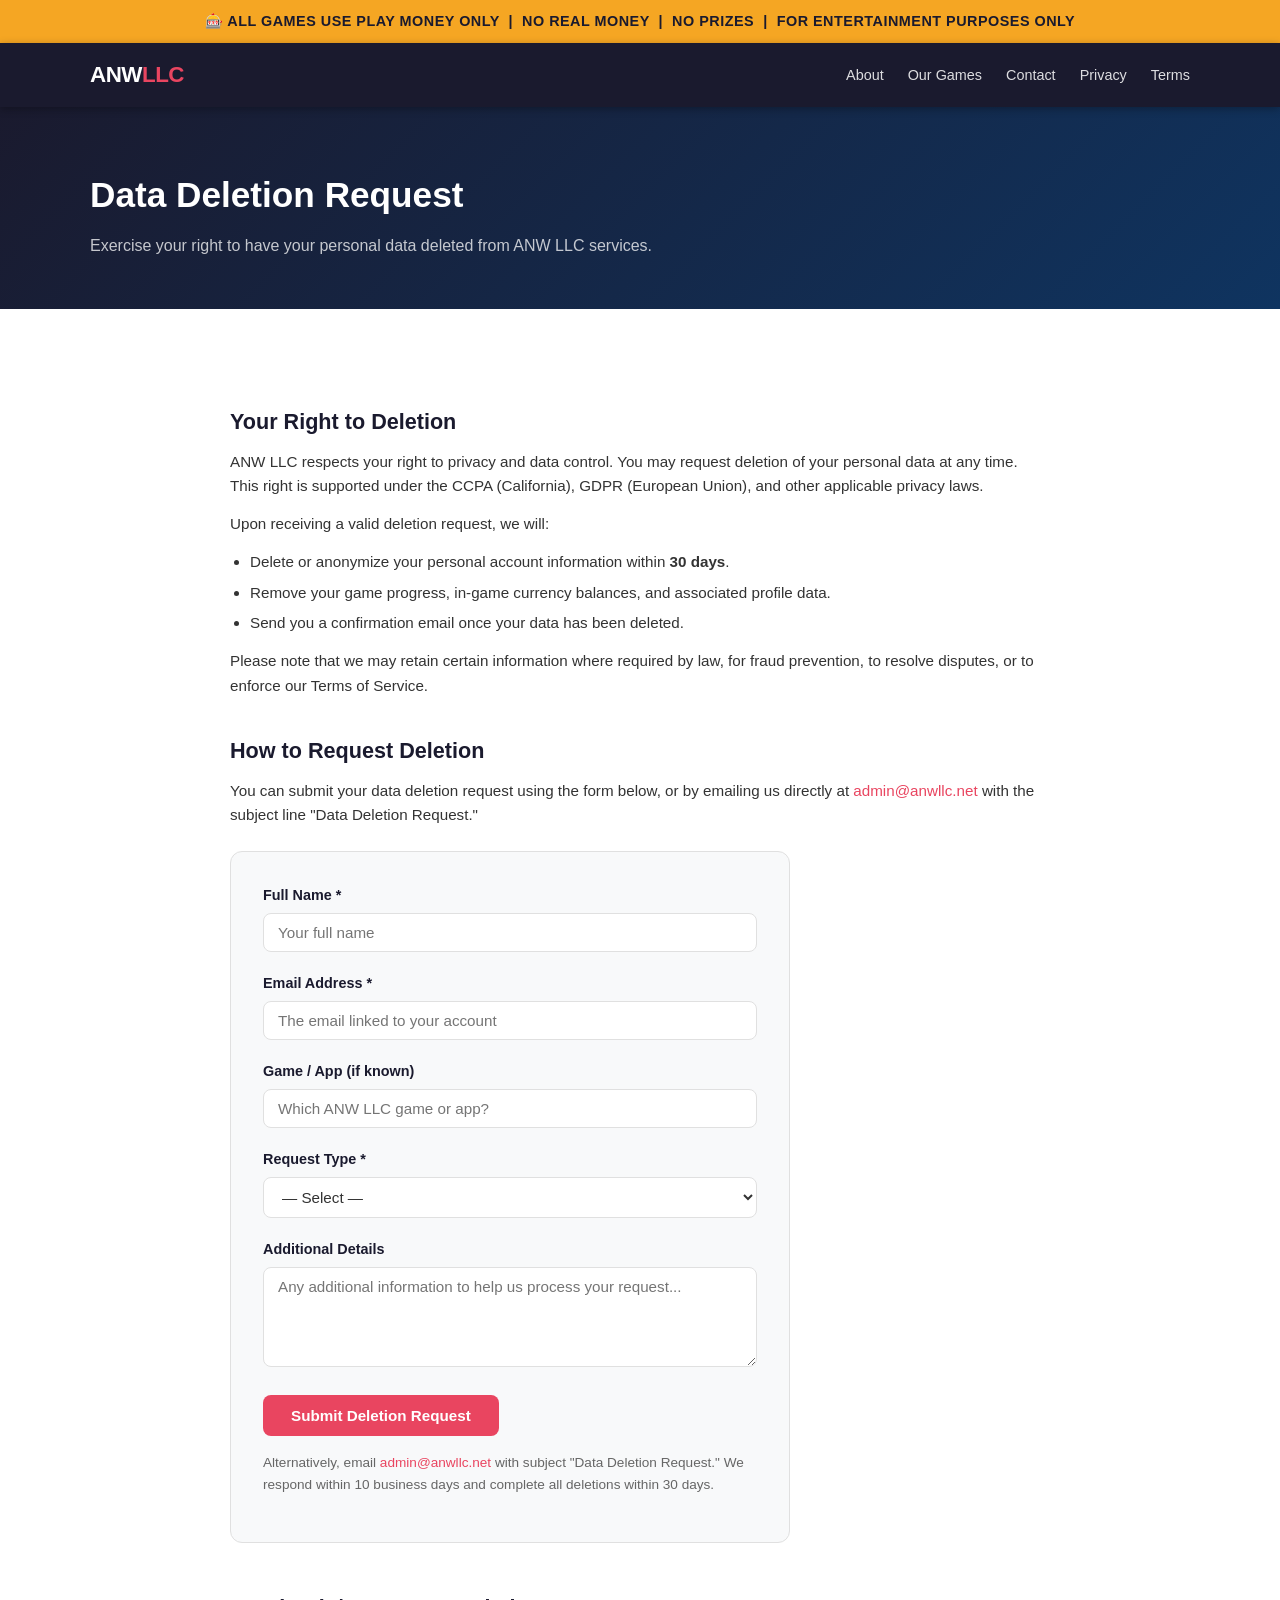
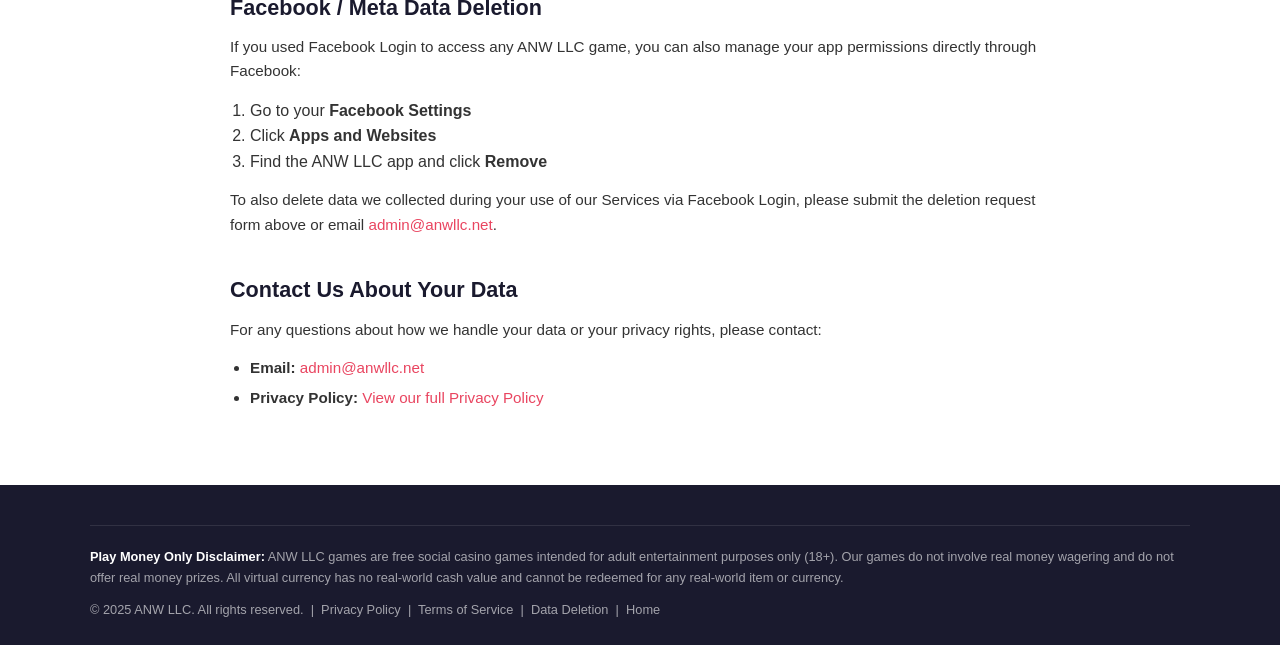
==== data-deletion.html @ 9333d985 "Initial website: ANW LLC social casino games site - Home page with play money disclaimers, game feat" ====
<!DOCTYPE html>
<html lang="en">
<head>
  <meta charset="UTF-8" />
  <meta name="viewport" content="width=device-width, initial-scale=1.0" />
  <title>Data Deletion Request — ANW LLC</title>
  <meta name="description" content="Request deletion of your personal data from ANW LLC services." />
  <link rel="stylesheet" href="styles.css" />
</head>
<body>

<div class="play-money-bar">
  🎰 ALL GAMES USE PLAY MONEY ONLY &nbsp;|&nbsp; NO REAL MONEY &nbsp;|&nbsp; NO PRIZES &nbsp;|&nbsp; FOR ENTERTAINMENT PURPOSES ONLY
</div>

<nav>
  <div class="nav-inner">
    <a href="index.html" class="nav-logo">ANW<span>LLC</span></a>
    <ul class="nav-links">
      <li><a href="index.html#about">About</a></li>
      <li><a href="index.html#games">Our Games</a></li>
      <li><a href="index.html#contact">Contact</a></li>
      <li><a href="privacy-policy.html">Privacy</a></li>
      <li><a href="terms.html">Terms</a></li>
    </ul>
  </div>
</nav>

<div class="page-header">
  <div class="page-header-inner">
    <h1>Data Deletion Request</h1>
    <p>Exercise your right to have your personal data deleted from ANW LLC services.</p>
  </div>
</div>

<div class="content-page">
  <div class="content-inner">
    <h2>Your Right to Deletion</h2>
    <p>ANW LLC respects your right to privacy and data control. You may request deletion of your personal data at any time. This right is supported under the CCPA (California), GDPR (European Union), and other applicable privacy laws.</p>

    <p>Upon receiving a valid deletion request, we will:</p>
    <ul>
      <li>Delete or anonymize your personal account information within <strong>30 days</strong>.</li>
      <li>Remove your game progress, in-game currency balances, and associated profile data.</li>
      <li>Send you a confirmation email once your data has been deleted.</li>
    </ul>

    <p>Please note that we may retain certain information where required by law, for fraud prevention, to resolve disputes, or to enforce our Terms of Service.</p>

    <h2>How to Request Deletion</h2>
    <p>You can submit your data deletion request using the form below, or by emailing us directly at <a href="mailto:admin@anwllc.net">admin@anwllc.net</a> with the subject line "Data Deletion Request."</p>

    <div class="deletion-form">
      <form action="mailto:admin@anwllc.net" method="post" enctype="text/plain">
        <div class="form-group">
          <label for="name">Full Name *</label>
          <input type="text" id="name" name="name" required placeholder="Your full name" />
        </div>
        <div class="form-group">
          <label for="email">Email Address *</label>
          <input type="email" id="email" name="email" required placeholder="The email linked to your account" />
        </div>
        <div class="form-group">
          <label for="game">Game / App (if known)</label>
          <input type="text" id="game" name="game" placeholder="Which ANW LLC game or app?" />
        </div>
        <div class="form-group">
          <label for="request_type">Request Type *</label>
          <select id="request_type" name="request_type" required>
            <option value="">— Select —</option>
            <option value="delete_account">Delete My Account and All Data</option>
            <option value="delete_partial">Delete Specific Data (describe below)</option>
            <option value="access">Access / Export My Data</option>
            <option value="other">Other Privacy Request</option>
          </select>
        </div>
        <div class="form-group">
          <label for="details">Additional Details</label>
          <textarea id="details" name="details" placeholder="Any additional information to help us process your request..."></textarea>
        </div>
        <button type="submit" class="btn">Submit Deletion Request</button>
      </form>
      <p style="margin-top:16px; font-size:0.85rem; color:#666;">Alternatively, email <a href="mailto:admin@anwllc.net">admin@anwllc.net</a> with subject "Data Deletion Request." We respond within 10 business days and complete all deletions within 30 days.</p>
    </div>

    <h2 style="margin-top:48px;">Facebook / Meta Data Deletion</h2>
    <p>If you used Facebook Login to access any ANW LLC game, you can also manage your app permissions directly through Facebook:</p>
    <ol style="margin: 0 0 14px 20px;">
      <li>Go to your <strong>Facebook Settings</strong></li>
      <li>Click <strong>Apps and Websites</strong></li>
      <li>Find the ANW LLC app and click <strong>Remove</strong></li>
    </ol>
    <p>To also delete data we collected during your use of our Services via Facebook Login, please submit the deletion request form above or email <a href="mailto:admin@anwllc.net">admin@anwllc.net</a>.</p>

    <h2>Contact Us About Your Data</h2>
    <p>For any questions about how we handle your data or your privacy rights, please contact:</p>
    <ul>
      <li><strong>Email:</strong> <a href="mailto:admin@anwllc.net">admin@anwllc.net</a></li>
      <li><strong>Privacy Policy:</strong> <a href="privacy-policy.html">View our full Privacy Policy</a></li>
    </ul>
  </div>
</div>

<footer>
  <div class="footer-inner">
    <div class="footer-disclaimer">
      <p><strong style="color:#fff;">Play Money Only Disclaimer:</strong> ANW LLC games are free social casino games intended for adult entertainment purposes only (18+). Our games do not involve real money wagering and do not offer real money prizes. All virtual currency has no real-world cash value and cannot be redeemed for any real-world item or currency.</p>
      <p style="margin-top:10px;">© 2025 ANW LLC. All rights reserved. &nbsp;|&nbsp; <a href="privacy-policy.html" style="color:rgba(255,255,255,0.6);">Privacy Policy</a> &nbsp;|&nbsp; <a href="terms.html" style="color:rgba(255,255,255,0.6);">Terms of Service</a> &nbsp;|&nbsp; <a href="data-deletion.html" style="color:rgba(255,255,255,0.6);">Data Deletion</a> &nbsp;|&nbsp; <a href="index.html" style="color:rgba(255,255,255,0.6);">Home</a></p>
    </div>
  </div>
</footer>

</body>
</html>
---- styles.css ----
:root {
  --primary: #1a1a2e;
  --accent: #e94560;
  --accent2: #f5a623;
  --light: #f8f9fa;
  --text: #333;
  --muted: #666;
  --border: #e0e0e0;
  --card-bg: #fff;
  --max-w: 1100px;
}

* { box-sizing: border-box; margin: 0; padding: 0; }

body {
  font-family: -apple-system, BlinkMacSystemFont, 'Segoe UI', Roboto, sans-serif;
  color: var(--text);
  background: var(--light);
  line-height: 1.6;
}

a { color: var(--accent); text-decoration: none; }
a:hover { text-decoration: underline; }

/* NAV */
nav {
  background: var(--primary);
  padding: 0 24px;
  position: sticky;
  top: 0;
  z-index: 100;
  box-shadow: 0 2px 8px rgba(0,0,0,0.3);
}
.nav-inner {
  max-width: var(--max-w);
  margin: 0 auto;
  display: flex;
  align-items: center;
  justify-content: space-between;
  height: 64px;
}
.nav-logo {
  color: #fff;
  font-size: 1.4rem;
  font-weight: 800;
  letter-spacing: -0.5px;
  text-decoration: none;
}
.nav-logo span { color: var(--accent); }
.nav-links { display: flex; gap: 24px; list-style: none; }
.nav-links a {
  color: rgba(255,255,255,0.85);
  font-size: 0.9rem;
  font-weight: 500;
  transition: color 0.2s;
}
.nav-links a:hover { color: var(--accent2); text-decoration: none; }

/* PLAY MONEY BANNER */
.play-money-bar {
  background: var(--accent2);
  color: #1a1a2e;
  text-align: center;
  padding: 10px 20px;
  font-weight: 700;
  font-size: 0.9rem;
  letter-spacing: 0.5px;
}

/* HERO */
.hero {
  background: linear-gradient(135deg, #1a1a2e 0%, #16213e 60%, #0f3460 100%);
  color: #fff;
  padding: 90px 24px 80px;
  text-align: center;
}
.hero-inner { max-width: 760px; margin: 0 auto; }
.hero-badge {
  display: inline-block;
  background: rgba(233,69,96,0.2);
  border: 1px solid var(--accent);
  color: var(--accent);
  border-radius: 99px;
  padding: 4px 16px;
  font-size: 0.8rem;
  font-weight: 700;
  letter-spacing: 1px;
  text-transform: uppercase;
  margin-bottom: 20px;
}
.hero h1 {
  font-size: clamp(2rem, 5vw, 3.2rem);
  font-weight: 900;
  line-height: 1.15;
  margin-bottom: 16px;
}
.hero h1 em { color: var(--accent2); font-style: normal; }
.hero p {
  font-size: 1.15rem;
  color: rgba(255,255,255,0.8);
  max-width: 600px;
  margin: 0 auto 32px;
}
.hero-disclaimer {
  display: inline-block;
  background: rgba(255,255,255,0.1);
  border: 1px solid rgba(255,255,255,0.25);
  border-radius: 8px;
  padding: 12px 24px;
  font-size: 0.85rem;
  color: rgba(255,255,255,0.75);
  max-width: 560px;
}
.hero-disclaimer strong { color: var(--accent2); }

/* SECTION */
section { padding: 70px 24px; }
.section-inner { max-width: var(--max-w); margin: 0 auto; }
.section-title {
  font-size: 1.9rem;
  font-weight: 800;
  margin-bottom: 8px;
  color: var(--primary);
}
.section-sub {
  color: var(--muted);
  margin-bottom: 40px;
  font-size: 1.05rem;
}

/* DISCLAIMER BLOCK */
.disclaimer-section { background: #fff3cd; border-top: 4px solid var(--accent2); }
.disclaimer-grid {
  display: grid;
  grid-template-columns: repeat(auto-fit, minmax(220px, 1fr));
  gap: 20px;
  margin-top: 24px;
}
.disclaimer-card {
  background: #fff;
  border-radius: 10px;
  padding: 24px;
  border: 1px solid #ffd980;
  text-align: center;
}
.disclaimer-icon { font-size: 2rem; margin-bottom: 10px; }
.disclaimer-card h3 { font-size: 1rem; font-weight: 700; color: var(--primary); margin-bottom: 6px; }
.disclaimer-card p { font-size: 0.875rem; color: var(--muted); }

/* FEATURES */
.features-section { background: var(--light); }
.features-grid {
  display: grid;
  grid-template-columns: repeat(auto-fit, minmax(280px, 1fr));
  gap: 24px;
}
.feature-card {
  background: var(--card-bg);
  border-radius: 12px;
  padding: 28px;
  border: 1px solid var(--border);
  box-shadow: 0 2px 8px rgba(0,0,0,0.04);
}
.feature-icon { font-size: 1.8rem; margin-bottom: 12px; }
.feature-card h3 { font-size: 1.05rem; font-weight: 700; margin-bottom: 8px; color: var(--primary); }
.feature-card p { font-size: 0.9rem; color: var(--muted); }

/* ADVERTISING COMPLIANCE */
.compliance-section { background: var(--primary); color: #fff; }
.compliance-section .section-title { color: #fff; }
.compliance-section .section-sub { color: rgba(255,255,255,0.7); }
.compliance-list {
  list-style: none;
  display: grid;
  grid-template-columns: repeat(auto-fit, minmax(280px, 1fr));
  gap: 16px;
}
.compliance-list li {
  background: rgba(255,255,255,0.07);
  border: 1px solid rgba(255,255,255,0.15);
  border-radius: 10px;
  padding: 18px 20px;
  font-size: 0.92rem;
  display: flex;
  align-items: flex-start;
  gap: 12px;
}
.compliance-list li::before {
  content: '✓';
  color: var(--accent2);
  font-weight: 900;
  font-size: 1rem;
  flex-shrink: 0;
  margin-top: 1px;
}

/* CONTACT */
.contact-section { background: #fff; }
.contact-grid {
  display: grid;
  grid-template-columns: repeat(auto-fit, minmax(220px, 1fr));
  gap: 20px;
  margin-top: 8px;
}
.contact-card {
  background: var(--light);
  border-radius: 10px;
  padding: 24px;
  border: 1px solid var(--border);
}
.contact-card h3 { font-size: 0.85rem; font-weight: 700; text-transform: uppercase; letter-spacing: 0.5px; color: var(--muted); margin-bottom: 8px; }
.contact-card a { font-size: 1rem; font-weight: 600; color: var(--accent); }
.contact-card p { font-size: 0.9rem; color: var(--muted); margin-top: 4px; }

/* FOOTER */
footer {
  background: var(--primary);
  color: rgba(255,255,255,0.6);
  padding: 40px 24px 24px;
}
.footer-inner {
  max-width: var(--max-w);
  margin: 0 auto;
}
.footer-top {
  display: flex;
  flex-wrap: wrap;
  justify-content: space-between;
  gap: 24px;
  margin-bottom: 32px;
}
.footer-brand h2 { color: #fff; font-size: 1.3rem; font-weight: 800; margin-bottom: 8px; }
.footer-brand h2 span { color: var(--accent); }
.footer-brand p { font-size: 0.85rem; max-width: 300px; }
.footer-links h4 { color: #fff; font-size: 0.85rem; font-weight: 700; margin-bottom: 12px; text-transform: uppercase; letter-spacing: 0.5px; }
.footer-links ul { list-style: none; display: flex; flex-direction: column; gap: 8px; }
.footer-links a { color: rgba(255,255,255,0.6); font-size: 0.875rem; }
.footer-links a:hover { color: var(--accent2); text-decoration: none; }
.footer-disclaimer {
  border-top: 1px solid rgba(255,255,255,0.1);
  padding-top: 20px;
  font-size: 0.8rem;
  line-height: 1.7;
}
.footer-disclaimer p + p { margin-top: 8px; }

/* PAGE HEADER (inner pages) */
.page-header {
  background: linear-gradient(135deg, #1a1a2e, #0f3460);
  color: #fff;
  padding: 60px 24px 50px;
}
.page-header-inner { max-width: var(--max-w); margin: 0 auto; }
.page-header h1 { font-size: 2.2rem; font-weight: 900; margin-bottom: 10px; }
.page-header p { color: rgba(255,255,255,0.75); font-size: 1rem; }

/* CONTENT PAGE */
.content-page { background: #fff; padding: 60px 24px; }
.content-page .content-inner { max-width: 820px; margin: 0 auto; }
.content-page h2 { font-size: 1.35rem; font-weight: 800; color: var(--primary); margin: 36px 0 10px; }
.content-page h3 { font-size: 1.05rem; font-weight: 700; color: var(--primary); margin: 24px 0 8px; }
.content-page p { font-size: 0.95rem; color: var(--text); margin-bottom: 14px; }
.content-page ul { margin: 0 0 14px 20px; }
.content-page ul li { font-size: 0.95rem; color: var(--text); margin-bottom: 6px; }
.content-page .updated { font-size: 0.85rem; color: var(--muted); margin-bottom: 32px; }

/* DATA DELETION FORM */
.deletion-form {
  background: var(--light);
  border: 1px solid var(--border);
  border-radius: 12px;
  padding: 32px;
  margin-top: 24px;
  max-width: 560px;
}
.form-group { margin-bottom: 20px; }
.form-group label { display: block; font-weight: 600; font-size: 0.9rem; margin-bottom: 6px; color: var(--primary); }
.form-group input, .form-group select, .form-group textarea {
  width: 100%;
  padding: 10px 14px;
  border: 1px solid var(--border);
  border-radius: 8px;
  font-size: 0.95rem;
  font-family: inherit;
  color: var(--text);
  background: #fff;
}
.form-group textarea { resize: vertical; min-height: 100px; }
.btn {
  display: inline-block;
  background: var(--accent);
  color: #fff;
  padding: 12px 28px;
  border-radius: 8px;
  border: none;
  font-weight: 700;
  font-size: 0.95rem;
  cursor: pointer;
  font-family: inherit;
  transition: background 0.2s;
}
.btn:hover { background: #c73652; text-decoration: none; }

@media (max-width: 600px) {
  .nav-links { display: none; }
  .hero h1 { font-size: 1.8rem; }
  .footer-top { flex-direction: column; }
}
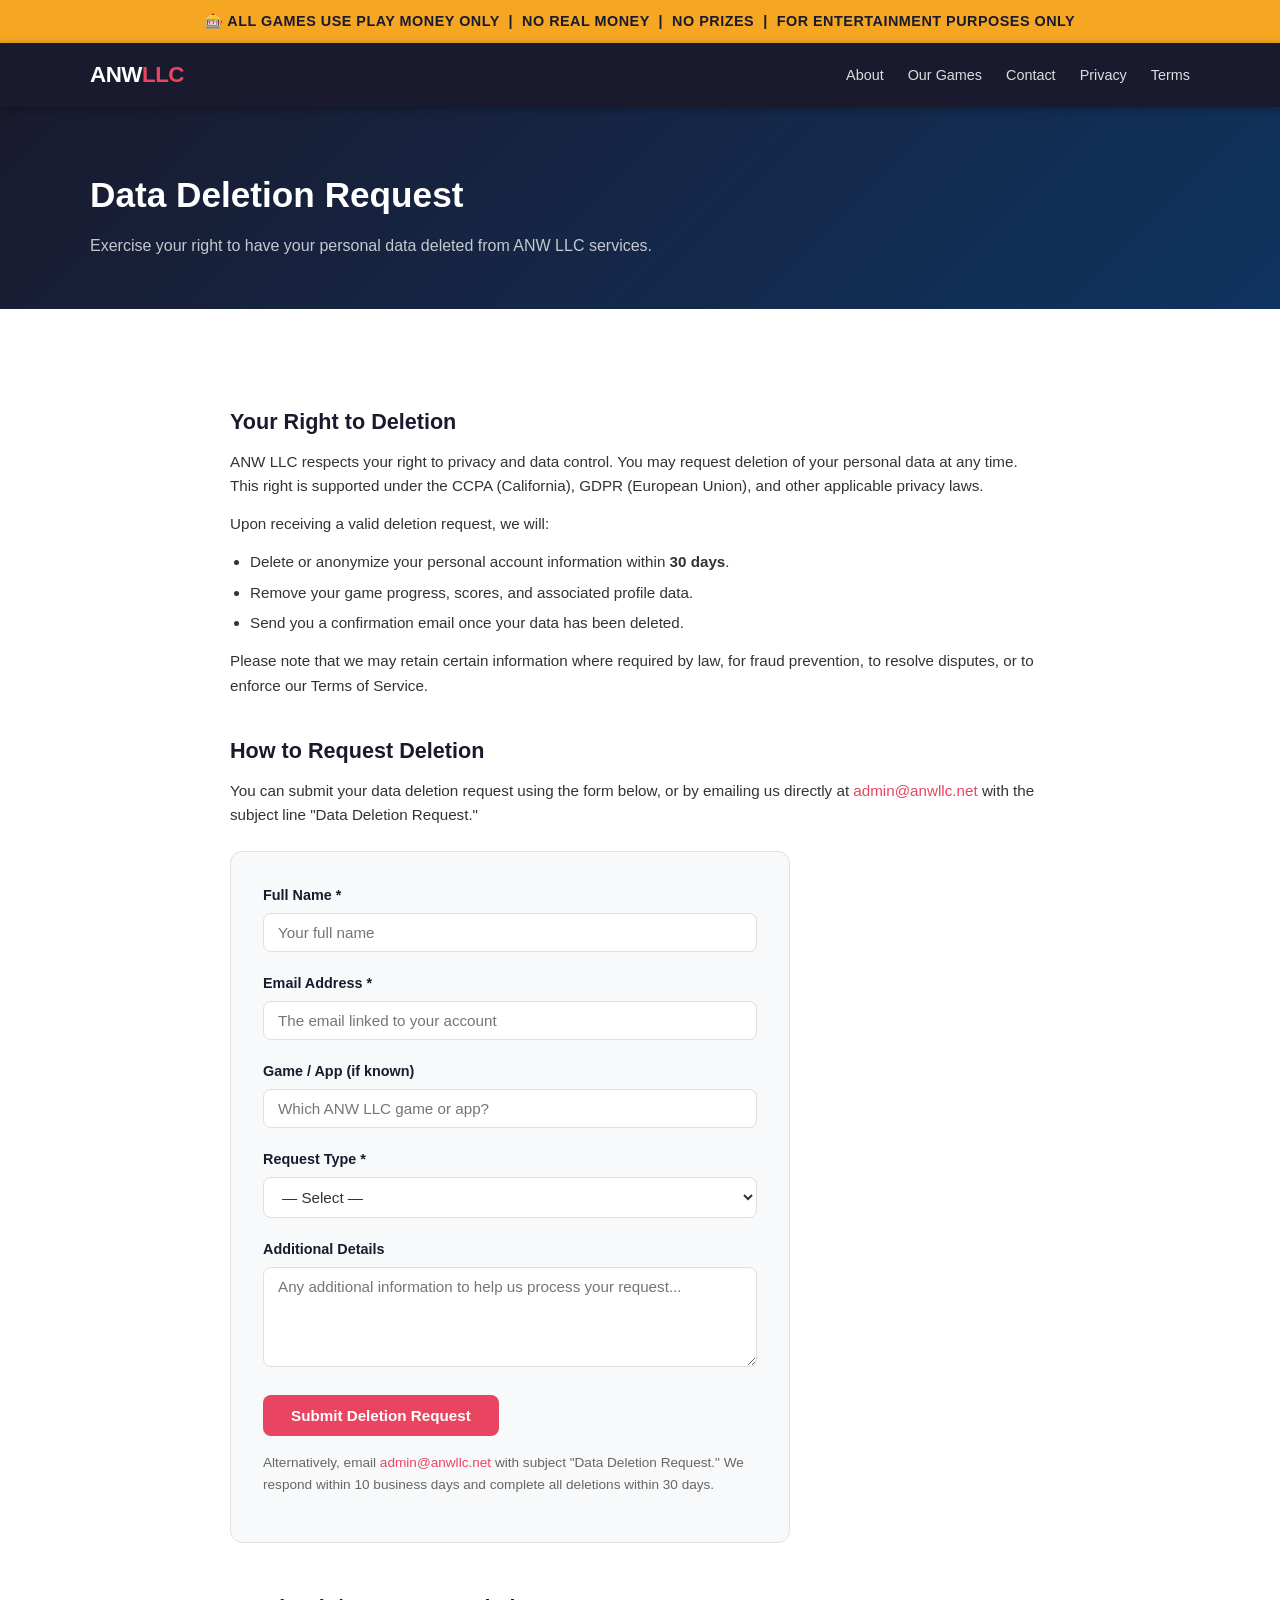
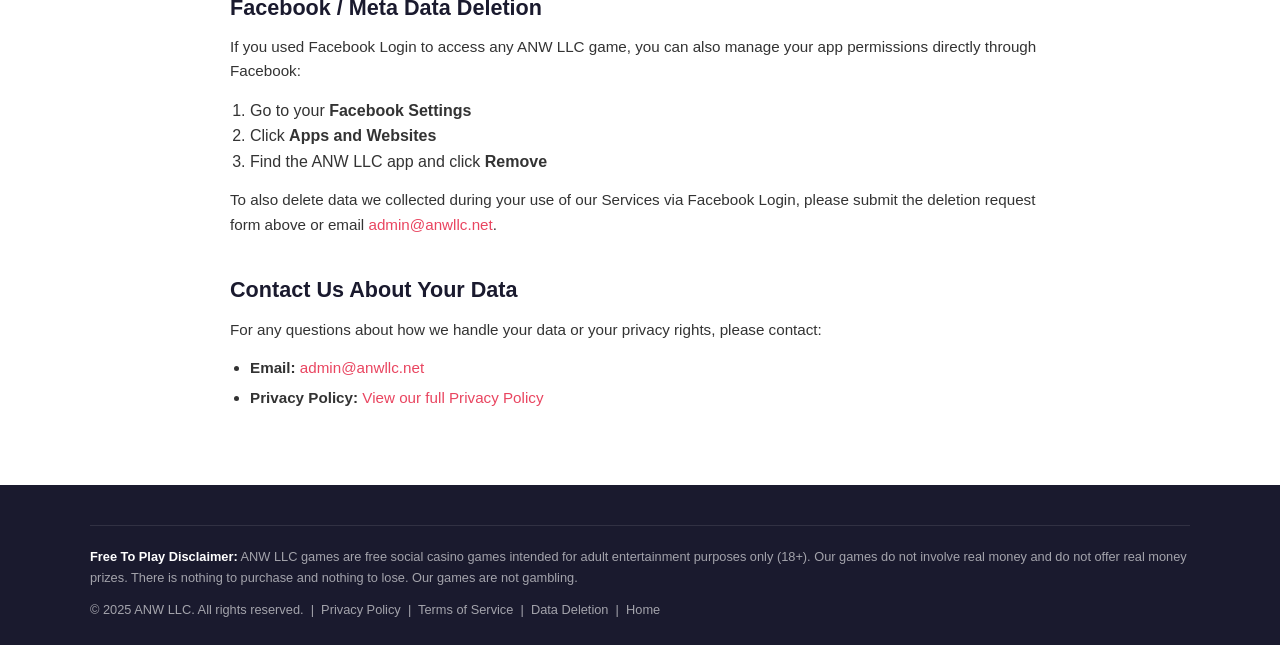
==== commit 7222400f: "Remove coin/chip language, add Free To Play section, poker as skill game Co-Authored-By: Claude Sonn" ====
--- a/data-deletion.html
+++ b/data-deletion.html
@@ -41,7 +41,7 @@
     <p>Upon receiving a valid deletion request, we will:</p>
     <ul>
       <li>Delete or anonymize your personal account information within <strong>30 days</strong>.</li>
-      <li>Remove your game progress, in-game currency balances, and associated profile data.</li>
+      <li>Remove your game progress, scores, and associated profile data.</li>
       <li>Send you a confirmation email once your data has been deleted.</li>
     </ul>
 
@@ -104,7 +104,7 @@
 <footer>
   <div class="footer-inner">
     <div class="footer-disclaimer">
-      <p><strong style="color:#fff;">Play Money Only Disclaimer:</strong> ANW LLC games are free social casino games intended for adult entertainment purposes only (18+). Our games do not involve real money wagering and do not offer real money prizes. All virtual currency has no real-world cash value and cannot be redeemed for any real-world item or currency.</p>
+      <p><strong style="color:#fff;">Free To Play Disclaimer:</strong> ANW LLC games are free social casino games intended for adult entertainment purposes only (18+). Our games do not involve real money and do not offer real money prizes. There is nothing to purchase and nothing to lose. Our games are not gambling.</p>
       <p style="margin-top:10px;">© 2025 ANW LLC. All rights reserved. &nbsp;|&nbsp; <a href="privacy-policy.html" style="color:rgba(255,255,255,0.6);">Privacy Policy</a> &nbsp;|&nbsp; <a href="terms.html" style="color:rgba(255,255,255,0.6);">Terms of Service</a> &nbsp;|&nbsp; <a href="data-deletion.html" style="color:rgba(255,255,255,0.6);">Data Deletion</a> &nbsp;|&nbsp; <a href="index.html" style="color:rgba(255,255,255,0.6);">Home</a></p>
     </div>
   </div>
